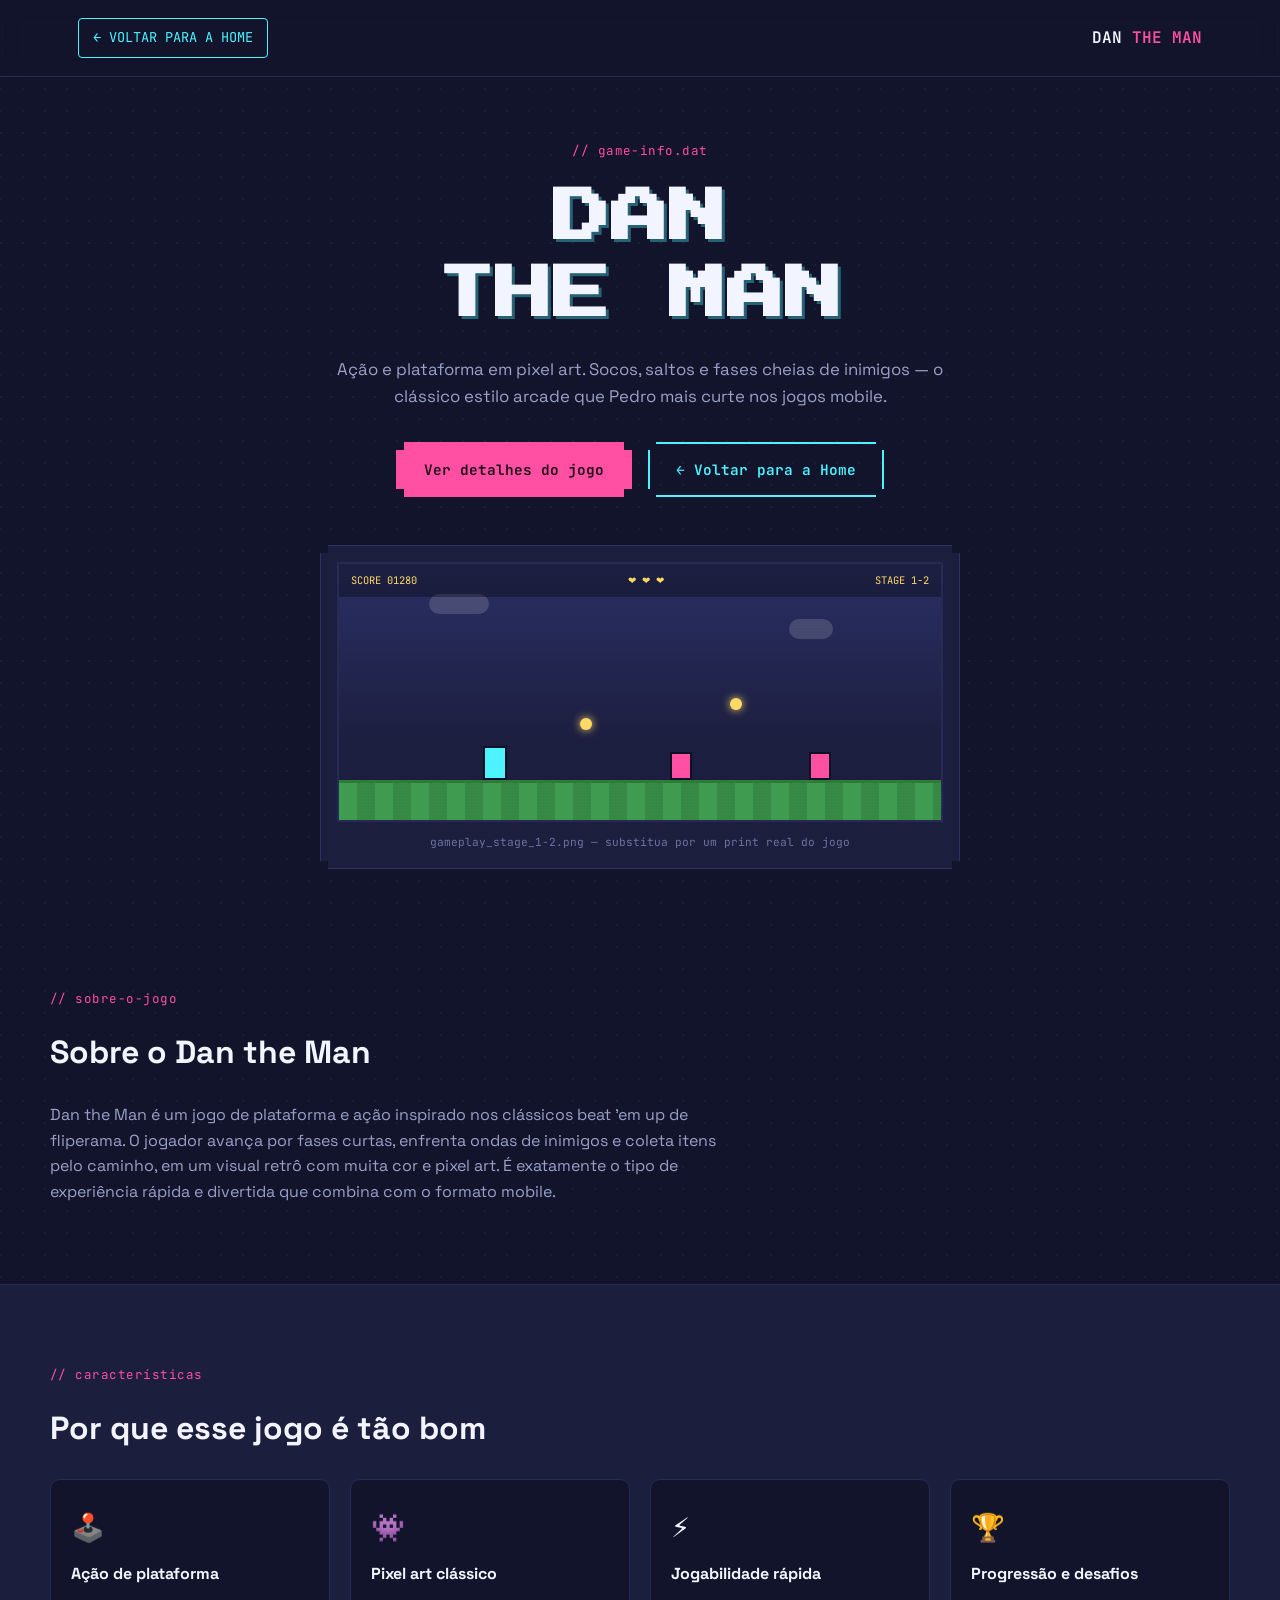
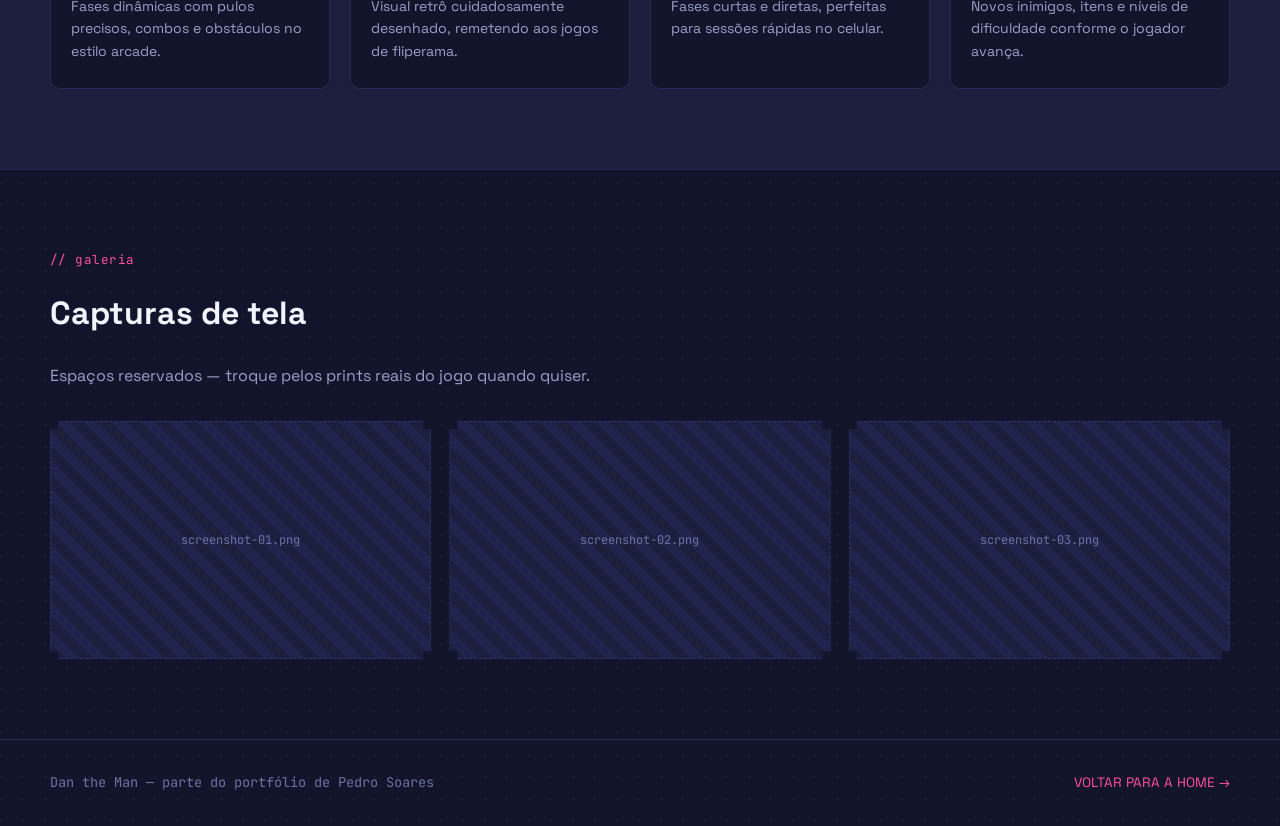
==== dan-the-man/index.html @ e16011b0 "pag2" ====
<!DOCTYPE html>
<html lang="pt-BR">

<head>
    <meta charset="UTF-8">
    <meta name="viewport" content="width=device-width, initial-scale=1.0">
    <title>Dan the Man — Site do Jogo</title>
    <meta name="description" content="Site sobre o jogo Dan the Man, parte do portfólio de Pedro Soares.">
    <link rel="preconnect" href="https://fonts.googleapis.com">
    <link rel="preconnect" href="https://fonts.gstatic.com" crossorigin>
    <link
        href="https://fonts.googleapis.com/css2?family=Press+Start+2P&family=Space+Grotesk:wght@400;500;600;700&family=JetBrains+Mono:wght@400;500;600&display=swap"
        rel="stylesheet">
    <link rel="stylesheet" href="style1.css">
</head>

<body>

    <div class="scanline-overlay" aria-hidden="true"></div>

    <header class="site-header">
        <div class="header-inner">
            <a href="../index.html" class="back-link mono">← VOLTAR PARA A HOME</a>
            <span class="logo">DAN <span class="hl">THE MAN</span></span>
        </div>
    </header>

    <main>

        <section class="hero">
            <p class="eyebrow mono">// game-info.dat</p>
            <h1 class="hero-title">DAN<br>THE MAN</h1>
            <p class="hero-subtitle">Ação e plataforma em pixel art. Socos, saltos e fases cheias de inimigos — o
                clássico estilo arcade que Pedro mais curte nos jogos mobile.</p>

            <div class="hero-actions">
                <a href="#sobre" class="btn btn-primary pixel-corners">Ver detalhes do jogo</a>
                <a href="../index.html" class="btn btn-ghost pixel-corners">← Voltar para a Home</a>
            </div>

            <div class="screen-frame pixel-corners" aria-hidden="true">
                <div class="game-screen">
                    <div class="hud mono">
                        <span>SCORE 01280</span>
                        <span>❤ ❤ ❤</span>
                        <span>STAGE 1-2</span>
                    </div>
                    <div class="platform-layer">
                        <div class="cloud cloud-1"></div>
                        <div class="cloud cloud-2"></div>
                        <div class="ground"></div>
                        <div class="player-sprite"></div>
                        <div class="enemy-sprite enemy-1"></div>
                        <div class="enemy-sprite enemy-2"></div>
                        <div class="coin coin-1"></div>
                        <div class="coin coin-2"></div>
                    </div>
                </div>
                <p class="screen-caption mono">gameplay_stage_1-2.png — substitua por um print real do jogo</p>
            </div>
        </section>

        <section class="section" id="sobre">
            <div class="section-inner">
                <p class="eyebrow mono">// sobre-o-jogo</p>
                <h2 class="section-title">Sobre o Dan the Man</h2>
                <p class="section-text">
                    Dan the Man é um jogo de plataforma e ação inspirado nos clássicos beat 'em up de fliperama.
                    O jogador avança por fases curtas, enfrenta ondas de inimigos e coleta itens pelo caminho,
                    em um visual retrô com muita cor e pixel art. É exatamente o tipo de experiência rápida e
                    divertida que combina com o formato mobile.
                </p>
            </div>
        </section>

        <section class="section section-alt">
            <div class="section-inner">
                <p class="eyebrow mono">// características</p>
                <h2 class="section-title">Por que esse jogo é tão bom</h2>

                <div class="features-grid">
                    <div class="feature-card reveal">
                        <span class="feature-icon" aria-hidden="true">🕹️</span>
                        <h3>Ação de plataforma</h3>
                        <p>Fases dinâmicas com pulos precisos, combos e obstáculos no estilo arcade.</p>
                    </div>
                    <div class="feature-card reveal">
                        <span class="feature-icon" aria-hidden="true">👾</span>
                        <h3>Pixel art clássico</h3>
                        <p>Visual retrô cuidadosamente desenhado, remetendo aos jogos de fliperama.</p>
                    </div>
                    <div class="feature-card reveal">
                        <span class="feature-icon" aria-hidden="true">⚡</span>
                        <h3>Jogabilidade rápida</h3>
                        <p>Fases curtas e diretas, perfeitas para sessões rápidas no celular.</p>
                    </div>
                    <div class="feature-card reveal">
                        <span class="feature-icon" aria-hidden="true">🏆</span>
                        <h3>Progressão e desafios</h3>
                        <p>Novos inimigos, itens e níveis de dificuldade conforme o jogador avança.</p>
                    </div>
                </div>
            </div>
        </section>

        <section class="section">
            <div class="section-inner">
                <p class="eyebrow mono">// galeria</p>
                <h2 class="section-title">Capturas de tela</h2>
                <p class="section-text section-text-tight">Espaços reservados — troque pelos prints reais do jogo quando
                    quiser.</p>

                <div class="gallery-grid">
                    <div class="gallery-placeholder pixel-corners reveal"><span class="mono">screenshot-01.png</span>
                    </div>
                    <div class="gallery-placeholder pixel-corners reveal"><span class="mono">screenshot-02.png</span>
                    </div>
                    <div class="gallery-placeholder pixel-corners reveal"><span class="mono">screenshot-03.png</span>
                    </div>
                </div>
            </div>
        </section>

    </main>

    <script src="script1.js"></script>

    <footer class="site-footer">
        <div class="footer-inner">
            <p class="mono">Dan the Man — parte do portfólio de Pedro Soares</p>
            <a href="../index.html" class="footer-link">VOLTAR PARA A HOME →</a>
        </div>
    </footer>

</body>

</html>
---- dan-the-man/style1.css ----
:root {
    --bg-base: #12142B;
    --bg-panel: #1B1E3D;
    --bg-panel-alt: #20244D;
    --border: #2E3163;
    --border-soft: #262A54;

    --accent-cyan: #4CF3FF;
    --accent-magenta: #FF4FA3;
    --accent-yellow: #FFD966;
    --accent-green: #7CF29C;

    --text-primary: #F2F4FF;
    --text-muted: #9AA0C7;
    --text-faint: #6C72A0;

    --font-display: 'Press Start 2P', cursive;
    --font-body: 'Space Grotesk', system-ui, sans-serif;
    --font-mono: 'JetBrains Mono', 'Courier New', monospace;

    --radius-soft: 10px;
    --shadow-glow-magenta: 0 0 24px rgba(255, 79, 163, 0.3);
}

* {
    margin: 0;
    padding: 0;
    box-sizing: border-box;
}

html {
    scroll-behavior: smooth;
}

body {
    background-color: var(--bg-base);
    background-image: radial-gradient(circle at 1px 1px, rgba(255, 255, 255, 0.04) 1px, transparent 0);
    background-size: 22px 22px;
    color: var(--text-primary);
    font-family: var(--font-body);
    line-height: 1.6;
    overflow-x: hidden;
}

a {
    color: inherit;
    text-decoration: none;
}

.mono {
    font-family: var(--font-mono);
}

.hl {
    color: var(--accent-magenta);
}

@media (prefers-reduced-motion: reduce) {

    *,
    *::before,
    *::after {
        animation-duration: 0.001ms !important;
        animation-iteration-count: 1 !important;
        transition-duration: 0.001ms !important;
        scroll-behavior: auto !important;
    }
}

:focus-visible {
    outline: 2px solid var(--accent-magenta);
    outline-offset: 3px;
}

.scanline-overlay {
    position: fixed;
    inset: 0;
    pointer-events: none;
    z-index: 999;
    background: repeating-linear-gradient(to bottom, rgba(255, 255, 255, 0.015) 0px, rgba(255, 255, 255, 0.015) 1px, transparent 1px, transparent 3px);
    mix-blend-mode: overlay;
}

.pixel-corners {
    clip-path: polygon(0px 8px, 8px 8px, 8px 0px,
            calc(100% - 8px) 0px, calc(100% - 8px) 8px, 100% 8px,
            100% calc(100% - 8px), calc(100% - 8px) calc(100% - 8px), calc(100% - 8px) 100%,
            8px 100%, 8px calc(100% - 8px), 0px calc(100% - 8px));
}

.site-header {
    position: sticky;
    top: 0;
    z-index: 100;
    background: rgba(18, 20, 43, 0.85);
    backdrop-filter: blur(10px);
    border-bottom: 1px solid var(--border-soft);
}

.header-inner {
    max-width: 1180px;
    margin: 0 auto;
    padding: 18px 28px;
    display: flex;
    align-items: center;
    justify-content: space-between;
    flex-wrap: wrap;
    gap: 12px;
}

.back-link {
    font-size: 0.85rem;
    color: var(--accent-cyan);
    padding: 8px 14px;
    border: 1px solid var(--accent-cyan);
    border-radius: 4px;
    transition: transform 0.2s ease, background 0.2s ease;
}

.back-link:hover {
    background: rgba(76, 243, 255, 0.08);
    transform: translateY(-2px);
}

.logo {
    font-family: var(--font-mono);
    font-weight: 600;
    font-size: 1rem;
}

/* HERO */
.hero {
    max-width: 1180px;
    margin: 0 auto;
    padding: 64px 28px 40px;
    text-align: center;
}

.eyebrow {
    color: var(--accent-magenta);
    font-size: 0.78rem;
    letter-spacing: 0.12em;
    margin-bottom: 18px;
}

.hero-title {
    font-family: var(--font-display);
    font-size: clamp(2rem, 6vw, 3.6rem);
    line-height: 1.35;
    margin-bottom: 22px;
    text-shadow: 3px 3px 0 rgba(76, 243, 255, 0.35);
}

.hero-subtitle {
    color: var(--text-muted);
    font-size: 1.05rem;
    max-width: 56ch;
    margin: 0 auto 32px;
}

.hero-actions {
    display: flex;
    gap: 16px;
    justify-content: center;
    flex-wrap: wrap;
    margin-bottom: 48px;
}

.btn {
    display: inline-block;
    font-family: var(--font-mono);
    font-weight: 600;
    font-size: 0.9rem;
    padding: 14px 26px;
    border: 2px solid transparent;
    cursor: pointer;
    transition: transform 0.2s ease, box-shadow 0.2s ease, background 0.2s ease;
}

.btn-primary {
    background: var(--accent-magenta);
    color: #1A0A15;
}

.btn-primary:hover {
    transform: translateY(-3px);
    box-shadow: var(--shadow-glow-magenta);
}

.btn-ghost {
    background: transparent;
    border-color: var(--accent-cyan);
    color: var(--accent-cyan);
}

.btn-ghost:hover {
    background: rgba(76, 243, 255, 0.08);
    transform: translateY(-3px);
}

.screen-frame {
    max-width: 640px;
    margin: 0 auto;
    background: var(--bg-panel);
    border: 1px solid var(--border);
    padding: 16px;
}

.game-screen {
    background: linear-gradient(180deg, #2A2F63 0%, #1C1E3F 70%);
    border: 2px solid var(--border-soft);
    height: 260px;
    position: relative;
    overflow: hidden;
}

.hud {
    position: absolute;
    top: 0;
    left: 0;
    right: 0;
    display: flex;
    justify-content: space-between;
    padding: 8px 12px;
    font-size: 0.65rem;
    color: var(--accent-yellow);
    background: rgba(0, 0, 0, 0.35);
    z-index: 3;
}

.platform-layer {
    position: absolute;
    inset: 0;
}

.ground {
    position: absolute;
    bottom: 0;
    left: 0;
    right: 0;
    height: 40px;
    background: repeating-linear-gradient(90deg, #3E9B4F 0 18px, #368944 18px 36px);
    border-top: 3px solid #2E7A3A;
}

.cloud {
    position: absolute;
    width: 60px;
    height: 20px;
    background: rgba(255, 255, 255, 0.15);
    border-radius: 20px;
}

.cloud-1 {
    top: 30px;
    left: 15%;
}

.cloud-2 {
    top: 55px;
    right: 18%;
    width: 44px;
}

.player-sprite {
    position: absolute;
    bottom: 40px;
    left: 24%;
    width: 24px;
    height: 34px;
    background: var(--accent-cyan);
    border: 2px solid #0D0F24;
}

.enemy-sprite {
    position: absolute;
    bottom: 40px;
    width: 22px;
    height: 28px;
    background: var(--accent-magenta);
    border: 2px solid #0D0F24;
    animation: patrol 3s ease-in-out infinite;
}

.enemy-1 {
    left: 55%;
    animation-delay: 0s;
}

.enemy-2 {
    left: 78%;
    animation-delay: 1s;
}

@keyframes patrol {

    0%,
    100% {
        transform: translateX(0);
    }

    50% {
        transform: translateX(-16px);
    }
}

.coin {
    position: absolute;
    width: 12px;
    height: 12px;
    border-radius: 50%;
    background: var(--accent-yellow);
    box-shadow: 0 0 8px var(--accent-yellow);
    animation: spin-coin 1.4s linear infinite;
}

.coin-1 {
    bottom: 90px;
    left: 40%;
}

.coin-2 {
    bottom: 110px;
    left: 65%;
    animation-delay: 0.4s;
}

@keyframes spin-coin {

    0%,
    100% {
        transform: scaleX(1);
    }

    50% {
        transform: scaleX(0.2);
    }
}

.screen-caption {
    text-align: center;
    color: var(--text-faint);
    font-size: 0.7rem;
    margin-top: 12px;
}

.section {
    padding: 80px 28px;
}

.section-alt {
    background: var(--bg-panel);
    border-top: 1px solid var(--border-soft);
    border-bottom: 1px solid var(--border-soft);
}

.section-inner {
    max-width: 1180px;
    margin: 0 auto;
}

.section-title {
    font-size: clamp(1.4rem, 3vw, 2rem);
    font-weight: 700;
    margin-bottom: 24px;
    max-width: 26ch;
}

.section-text {
    color: var(--text-muted);
    max-width: 70ch;
    font-size: 1rem;
}

.section-text-tight {
    margin-bottom: 32px;
}

.reveal {
    opacity: 0;
    transform: translateY(24px);
    transition: opacity 0.6s ease, transform 0.6s ease;
}

.reveal.in-view {
    opacity: 1;
    transform: translateY(0);
}

.features-grid {
    display: grid;
    grid-template-columns: repeat(4, 1fr);
    gap: 20px;
}

.feature-card {
    background: var(--bg-base);
    border: 1px solid var(--border-soft);
    border-radius: var(--radius-soft);
    padding: 26px 20px;
    transition: transform 0.25s ease, border-color 0.25s ease;
}

.feature-card:hover {
    transform: translateY(-6px);
    border-color: var(--accent-magenta);
}

.feature-icon {
    font-size: 1.7rem;
    display: block;
    margin-bottom: 12px;
}

.feature-card h3 {
    font-size: 1rem;
    margin-bottom: 8px;
}

.feature-card p {
    color: var(--text-muted);
    font-size: 0.88rem;
}

.gallery-grid {
    display: grid;
    grid-template-columns: repeat(3, 1fr);
    gap: 18px;
}

.gallery-placeholder {
    aspect-ratio: 16 / 10;
    background: repeating-linear-gradient(45deg, var(--bg-panel), var(--bg-panel) 10px, var(--bg-panel-alt) 10px, var(--bg-panel-alt) 20px);
    border: 1px dashed var(--border);
    display: flex;
    align-items: center;
    justify-content: center;
    color: var(--text-faint);
    font-size: 0.75rem;
    transition: border-color 0.25s ease;
}

.gallery-placeholder:hover {
    border-color: var(--accent-cyan);
}

.site-footer {
    border-top: 1px solid var(--border-soft);
    padding: 32px 28px;
}

.footer-inner {
    max-width: 1180px;
    margin: 0 auto;
    display: flex;
    justify-content: space-between;
    align-items: center;
    flex-wrap: wrap;
    gap: 12px;
    color: var(--text-faint);
    font-size: 0.85rem;
}

.footer-link {
    color: var(--accent-magenta);
    transition: color 0.2s ease;
}

.footer-link:hover {
    color: var(--accent-cyan);
}

@media (max-width: 900px) {
    .features-grid {
        grid-template-columns: repeat(2, 1fr);
    }

    .gallery-grid {
        grid-template-columns: 1fr;
    }
}

@media (max-width: 640px) {
    .section {
        padding: 56px 22px;
    }

    .features-grid {
        grid-template-columns: 1fr;
    }

    .game-screen {
        height: 200px;
    }
}
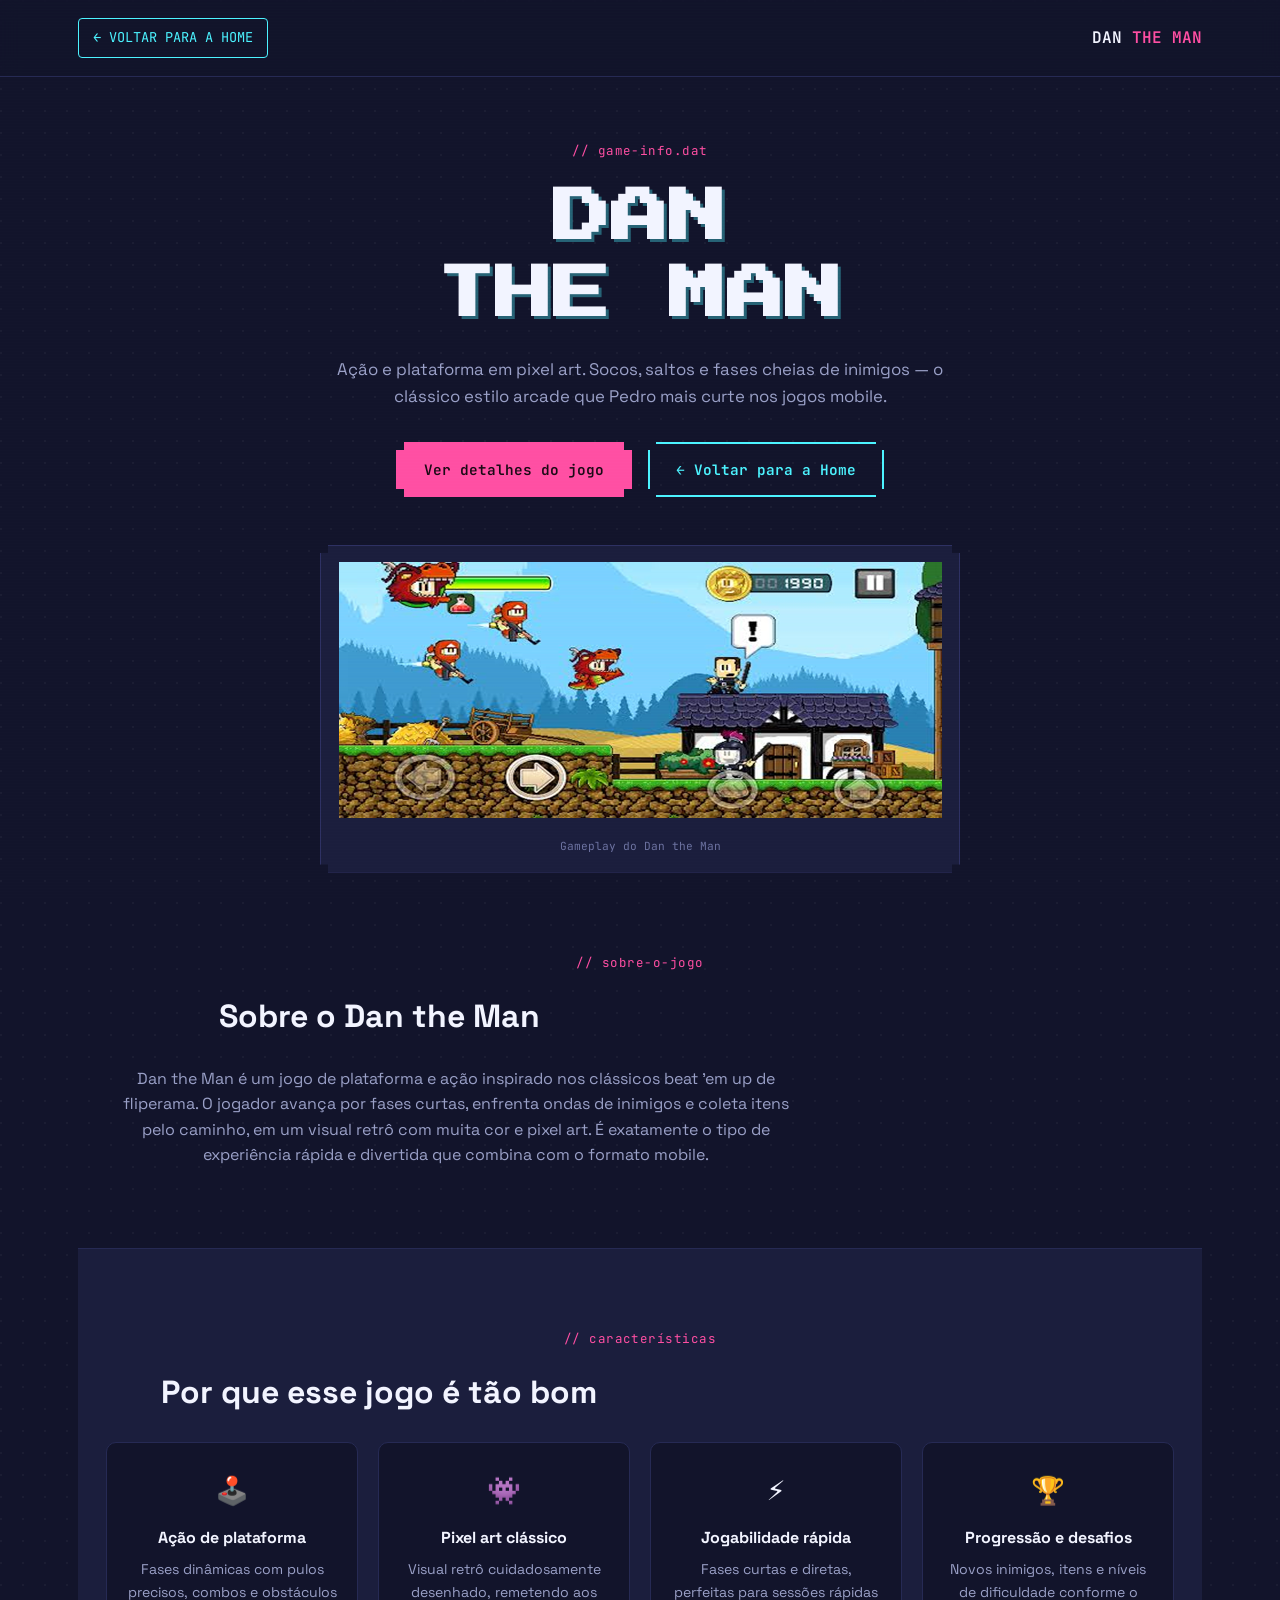
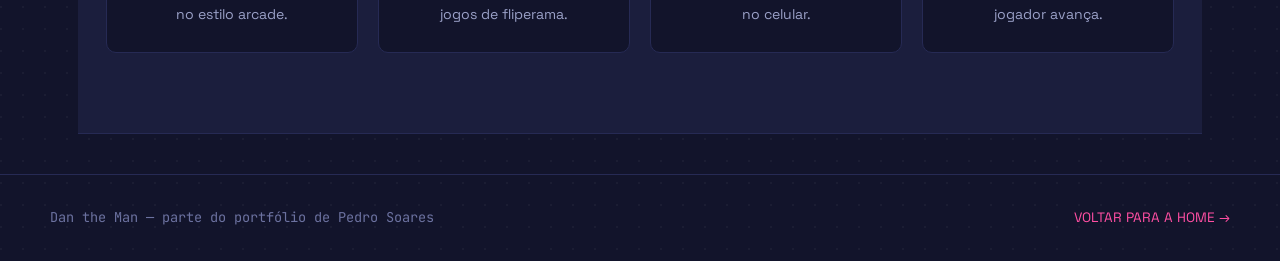
==== commit 933569ea: "atualizacao da página 2" ====
--- a/dan-the-man/index.html
+++ b/dan-the-man/index.html
@@ -38,89 +38,55 @@
                 <a href="../index.html" class="btn btn-ghost pixel-corners">← Voltar para a Home</a>
             </div>
 
-            <div class="screen-frame pixel-corners" aria-hidden="true">
-                <div class="game-screen">
-                    <div class="hud mono">
-                        <span>SCORE 01280</span>
-                        <span>❤ ❤ ❤</span>
-                        <span>STAGE 1-2</span>
-                    </div>
-                    <div class="platform-layer">
-                        <div class="cloud cloud-1"></div>
-                        <div class="cloud cloud-2"></div>
-                        <div class="ground"></div>
-                        <div class="player-sprite"></div>
-                        <div class="enemy-sprite enemy-1"></div>
-                        <div class="enemy-sprite enemy-2"></div>
-                        <div class="coin coin-1"></div>
-                        <div class="coin coin-2"></div>
+            <div class="screen-frame pixel-corners">
+                <img src="dan1.png" alt="Gameplay do Dan the Man">
+
+                <p class="screen-caption mono">
+                    Gameplay do Dan the Man
+                </p>
+            </div>
+            <section class="section" id="sobre">
+                <div class="section-inner">
+                    <p class="eyebrow mono">// sobre-o-jogo</p>
+                    <h2 class="section-title">Sobre o Dan the Man</h2>
+                    <p class="section-text">
+                        Dan the Man é um jogo de plataforma e ação inspirado nos clássicos beat 'em up de fliperama.
+                        O jogador avança por fases curtas, enfrenta ondas de inimigos e coleta itens pelo caminho,
+                        em um visual retrô com muita cor e pixel art. É exatamente o tipo de experiência rápida e
+                        divertida que combina com o formato mobile.
+                    </p>
+                </div>
+            </section>
+
+            <section class="section section-alt">
+                <div class="section-inner">
+                    <p class="eyebrow mono">// características</p>
+                    <h2 class="section-title">Por que esse jogo é tão bom</h2>
+
+                    <div class="features-grid">
+                        <div class="feature-card reveal">
+                            <span class="feature-icon" aria-hidden="true">🕹️</span>
+                            <h3>Ação de plataforma</h3>
+                            <p>Fases dinâmicas com pulos precisos, combos e obstáculos no estilo arcade.</p>
+                        </div>
+                        <div class="feature-card reveal">
+                            <span class="feature-icon" aria-hidden="true">👾</span>
+                            <h3>Pixel art clássico</h3>
+                            <p>Visual retrô cuidadosamente desenhado, remetendo aos jogos de fliperama.</p>
+                        </div>
+                        <div class="feature-card reveal">
+                            <span class="feature-icon" aria-hidden="true">⚡</span>
+                            <h3>Jogabilidade rápida</h3>
+                            <p>Fases curtas e diretas, perfeitas para sessões rápidas no celular.</p>
+                        </div>
+                        <div class="feature-card reveal">
+                            <span class="feature-icon" aria-hidden="true">🏆</span>
+                            <h3>Progressão e desafios</h3>
+                            <p>Novos inimigos, itens e níveis de dificuldade conforme o jogador avança.</p>
+                        </div>
                     </div>
                 </div>
-                <p class="screen-caption mono">gameplay_stage_1-2.png — substitua por um print real do jogo</p>
-            </div>
-        </section>
-
-        <section class="section" id="sobre">
-            <div class="section-inner">
-                <p class="eyebrow mono">// sobre-o-jogo</p>
-                <h2 class="section-title">Sobre o Dan the Man</h2>
-                <p class="section-text">
-                    Dan the Man é um jogo de plataforma e ação inspirado nos clássicos beat 'em up de fliperama.
-                    O jogador avança por fases curtas, enfrenta ondas de inimigos e coleta itens pelo caminho,
-                    em um visual retrô com muita cor e pixel art. É exatamente o tipo de experiência rápida e
-                    divertida que combina com o formato mobile.
-                </p>
-            </div>
-        </section>
-
-        <section class="section section-alt">
-            <div class="section-inner">
-                <p class="eyebrow mono">// características</p>
-                <h2 class="section-title">Por que esse jogo é tão bom</h2>
-
-                <div class="features-grid">
-                    <div class="feature-card reveal">
-                        <span class="feature-icon" aria-hidden="true">🕹️</span>
-                        <h3>Ação de plataforma</h3>
-                        <p>Fases dinâmicas com pulos precisos, combos e obstáculos no estilo arcade.</p>
-                    </div>
-                    <div class="feature-card reveal">
-                        <span class="feature-icon" aria-hidden="true">👾</span>
-                        <h3>Pixel art clássico</h3>
-                        <p>Visual retrô cuidadosamente desenhado, remetendo aos jogos de fliperama.</p>
-                    </div>
-                    <div class="feature-card reveal">
-                        <span class="feature-icon" aria-hidden="true">⚡</span>
-                        <h3>Jogabilidade rápida</h3>
-                        <p>Fases curtas e diretas, perfeitas para sessões rápidas no celular.</p>
-                    </div>
-                    <div class="feature-card reveal">
-                        <span class="feature-icon" aria-hidden="true">🏆</span>
-                        <h3>Progressão e desafios</h3>
-                        <p>Novos inimigos, itens e níveis de dificuldade conforme o jogador avança.</p>
-                    </div>
-                </div>
-            </div>
-        </section>
-
-        <section class="section">
-            <div class="section-inner">
-                <p class="eyebrow mono">// galeria</p>
-                <h2 class="section-title">Capturas de tela</h2>
-                <p class="section-text section-text-tight">Espaços reservados — troque pelos prints reais do jogo quando
-                    quiser.</p>
-
-                <div class="gallery-grid">
-                    <div class="gallery-placeholder pixel-corners reveal"><span class="mono">screenshot-01.png</span>
-                    </div>
-                    <div class="gallery-placeholder pixel-corners reveal"><span class="mono">screenshot-02.png</span>
-                    </div>
-                    <div class="gallery-placeholder pixel-corners reveal"><span class="mono">screenshot-03.png</span>
-                    </div>
-                </div>
-            </div>
-        </section>
-
+            </section>
     </main>
 
     <script src="script1.js"></script>
